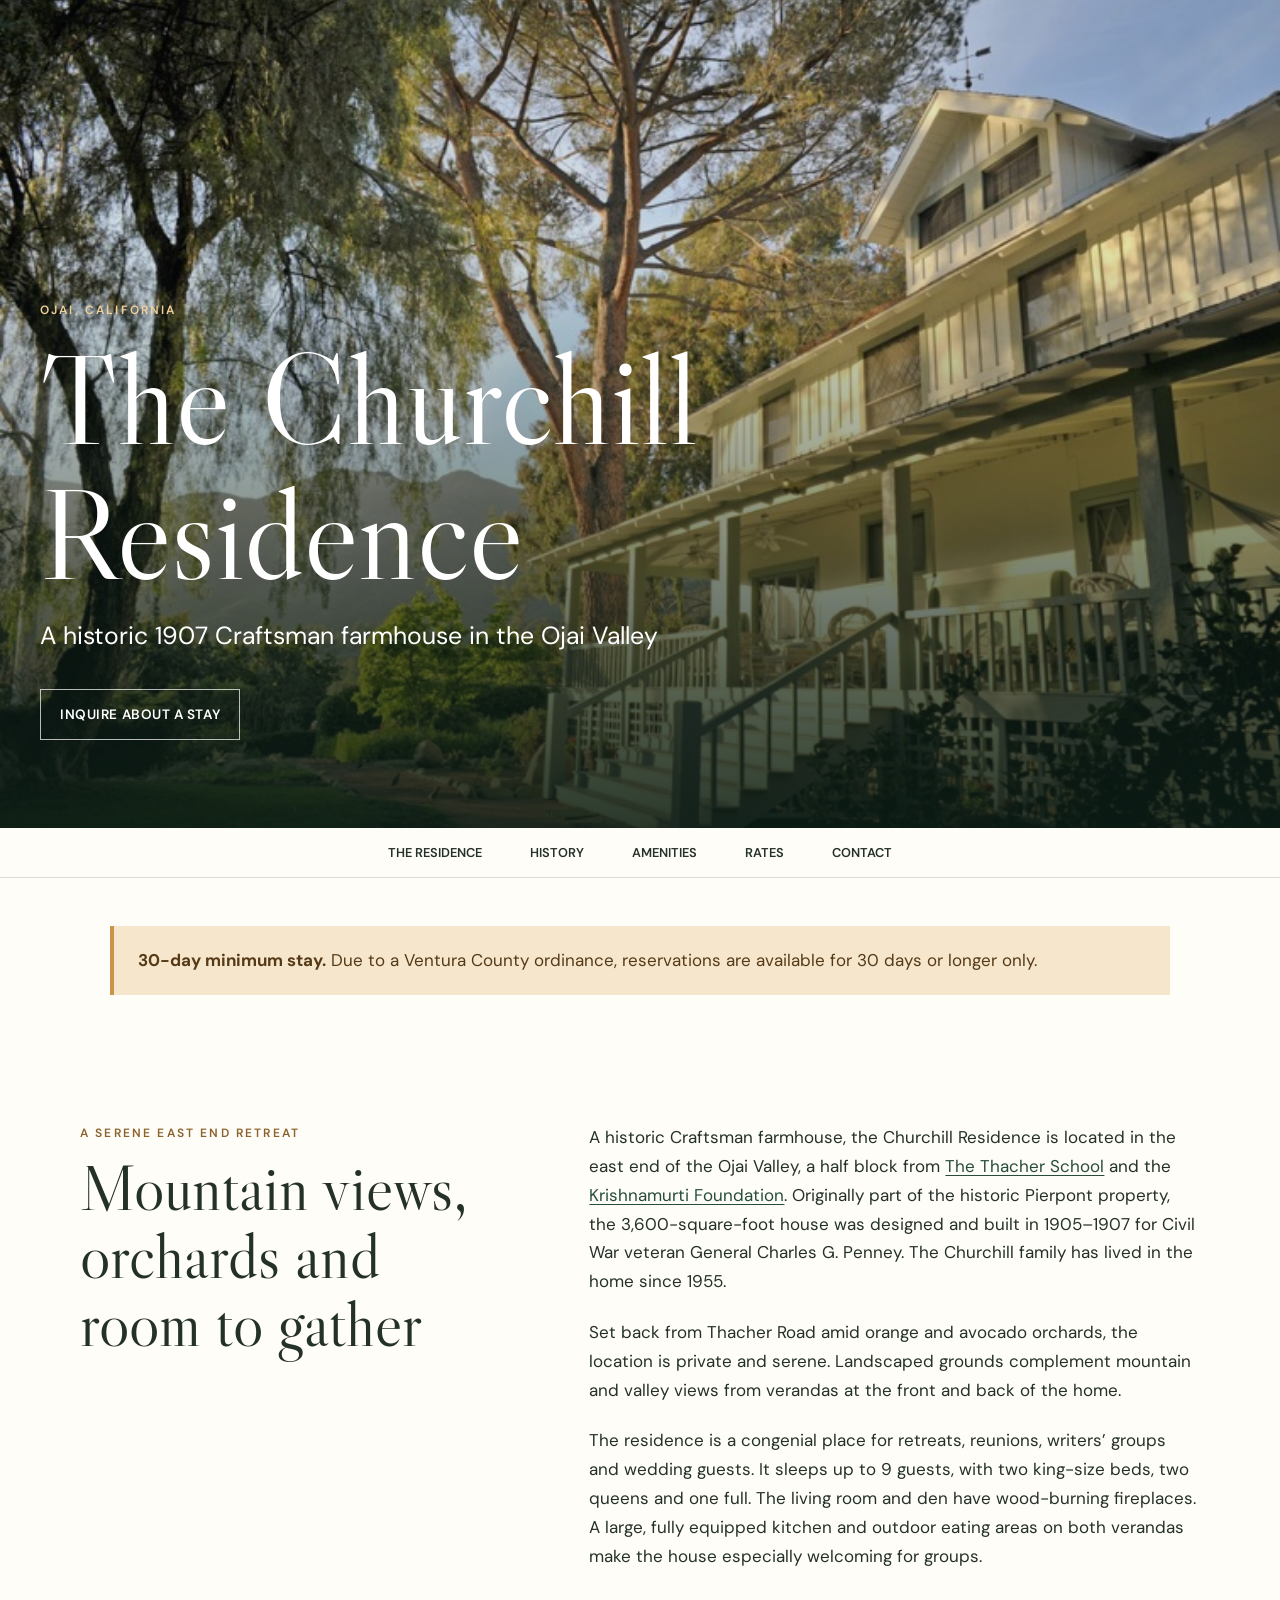
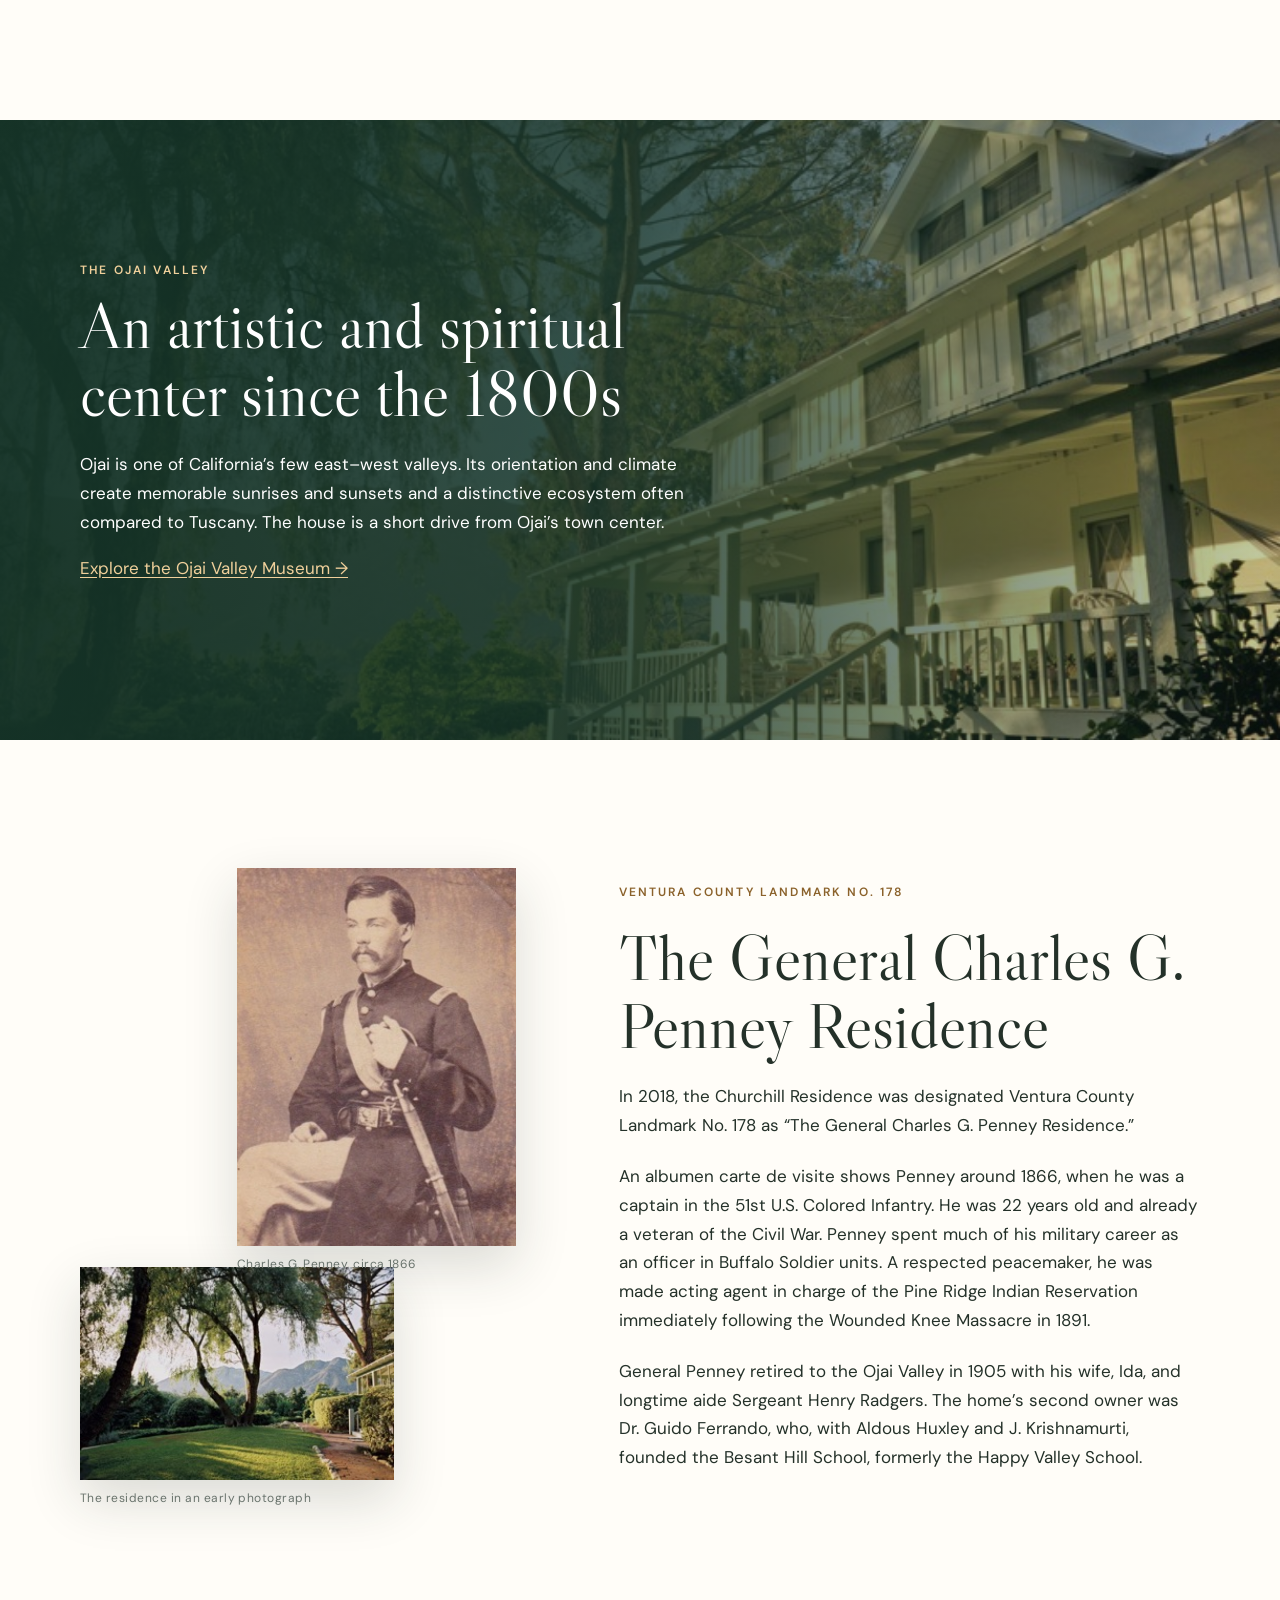
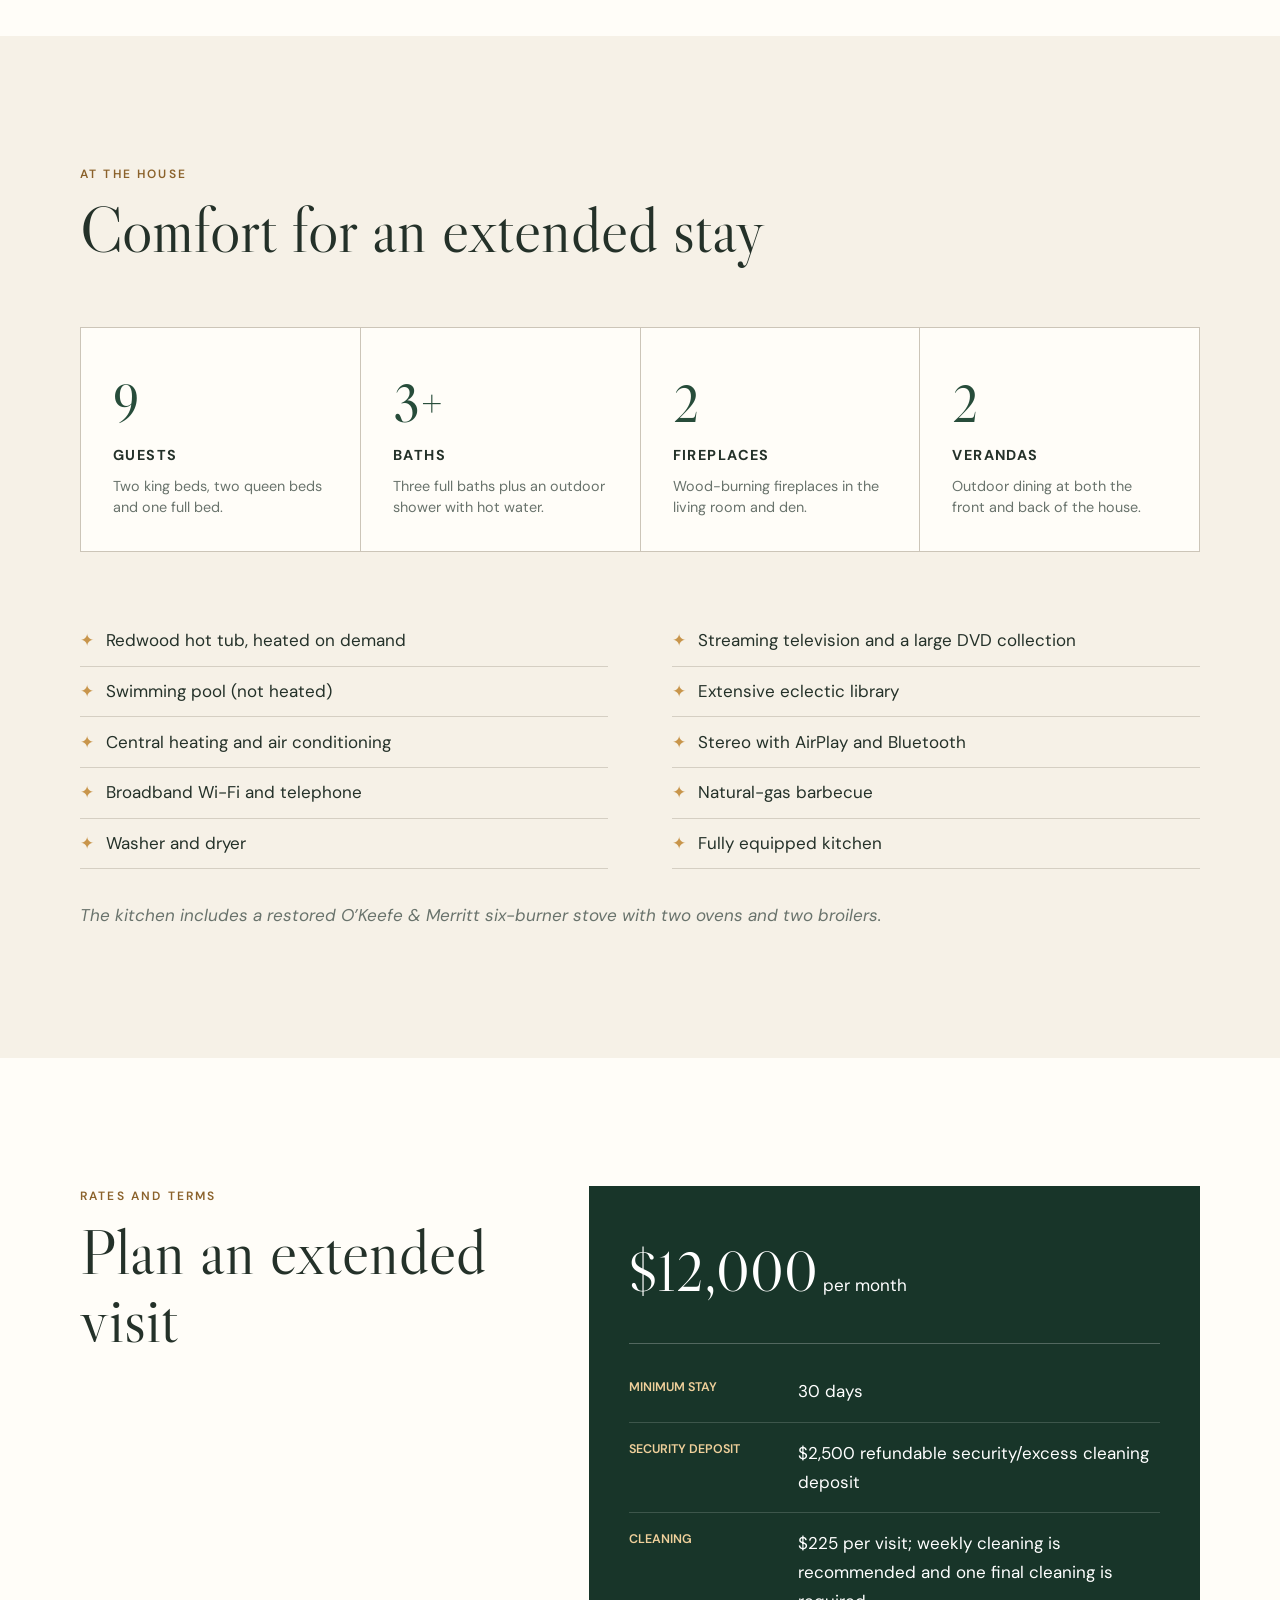
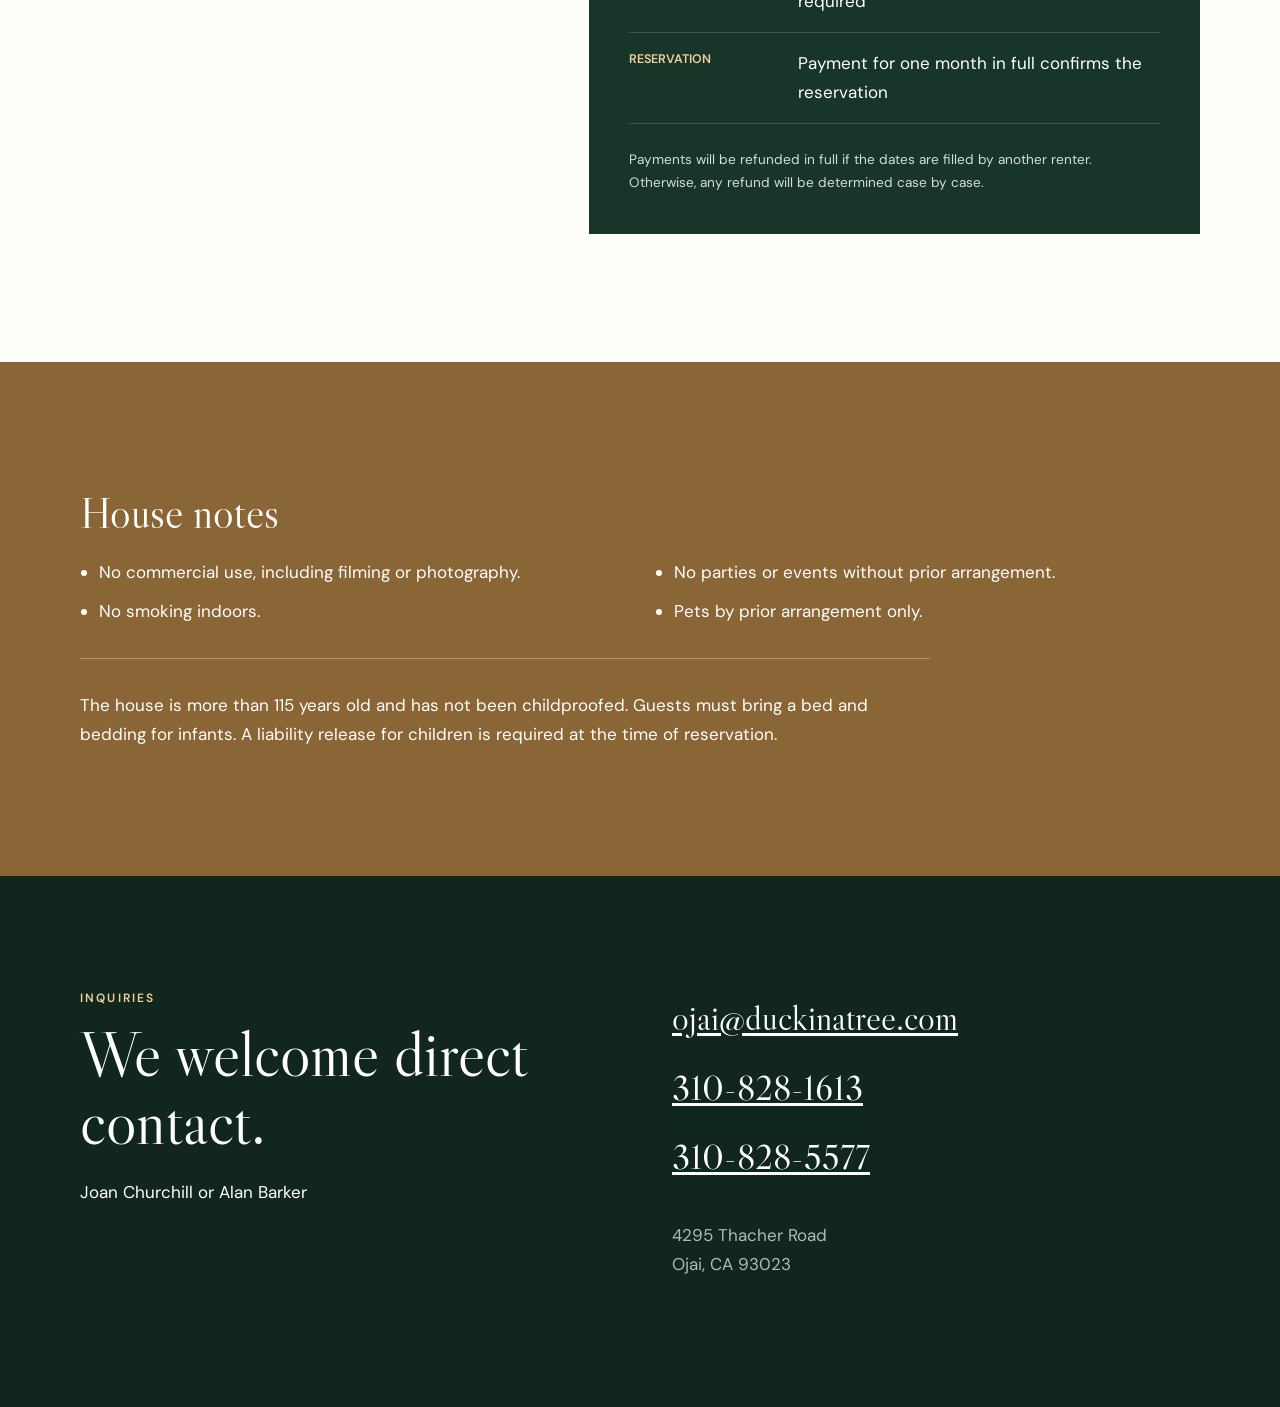
==== ChurchillResidence/index.html @ e0ba58a5 "Restore Churchill Residence rental site" ====
<!doctype html>
<html lang="en">
<head>
  <meta charset="utf-8">
  <meta name="viewport" content="width=device-width, initial-scale=1">
  <title>The Churchill Residence in the Ojai Valley</title>
  <link rel="canonical" href="https://duckinatree.com/churchill-residence/">
  <meta http-equiv="refresh" content="0; url=/churchill-residence/">
  <script>window.location.replace('/churchill-residence/' + window.location.search + window.location.hash);</script>
</head>
<body>
  <p>This page has moved to <a href="/churchill-residence/">the Churchill Residence</a>.</p>
</body>
</html>
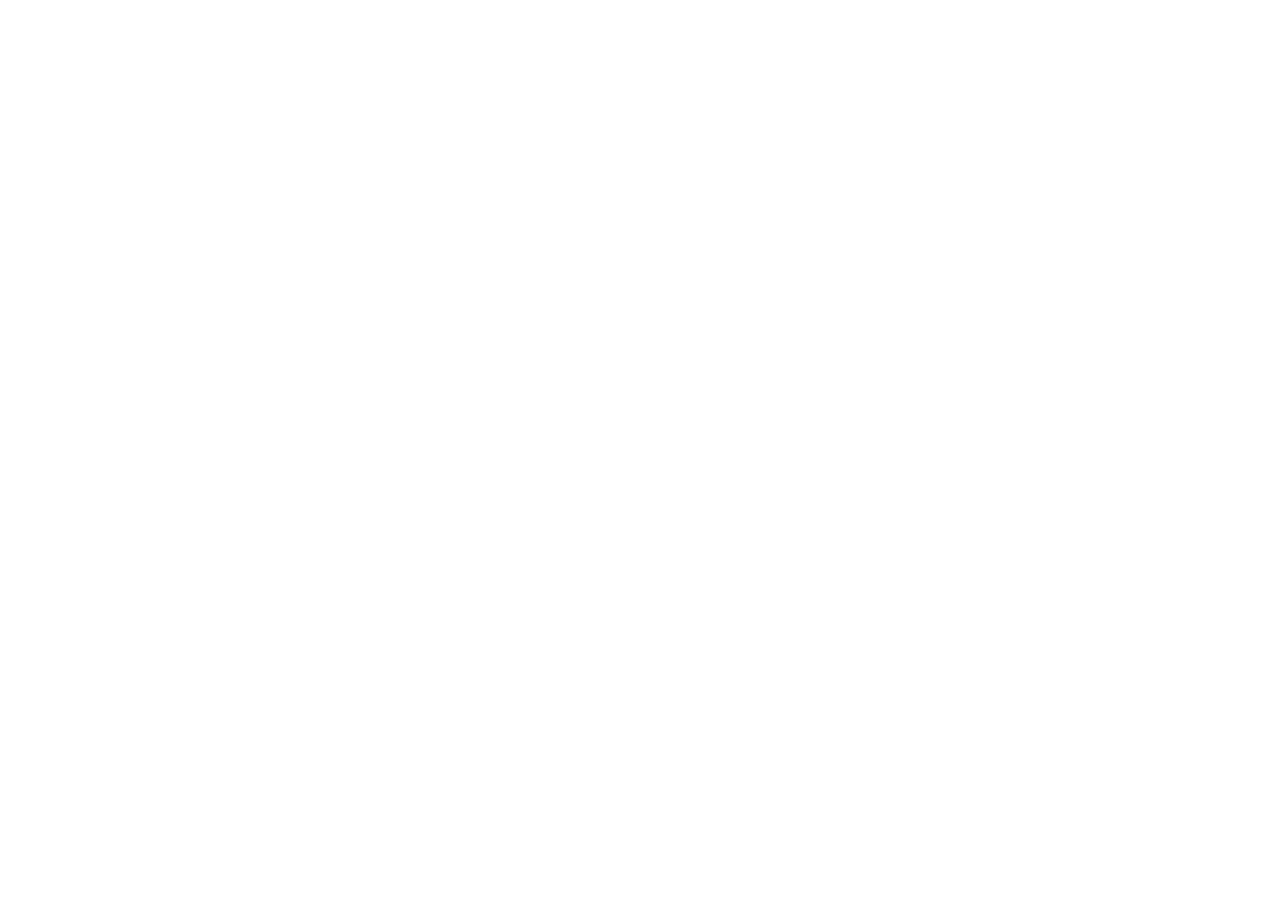
==== commit 66d366f6: "Move Churchill Residence to its own domain" ====
--- a/ChurchillResidence/index.html
+++ b/ChurchillResidence/index.html
@@ -4,11 +4,11 @@
   <meta charset="utf-8">
   <meta name="viewport" content="width=device-width, initial-scale=1">
   <title>The Churchill Residence in the Ojai Valley</title>
-  <link rel="canonical" href="https://duckinatree.com/churchill-residence/">
-  <meta http-equiv="refresh" content="0; url=/churchill-residence/">
-  <script>window.location.replace('/churchill-residence/' + window.location.search + window.location.hash);</script>
+  <link rel="canonical" href="https://churchillresidence.com/">
+  <meta http-equiv="refresh" content="0; url=https://churchillresidence.com/">
+  <script>window.location.replace('https://churchillresidence.com/' + window.location.search + window.location.hash);</script>
 </head>
 <body>
-  <p>This page has moved to <a href="/churchill-residence/">the Churchill Residence</a>.</p>
+  <p>This page has moved to <a href="https://churchillresidence.com/">churchillresidence.com</a>.</p>
 </body>
 </html>
